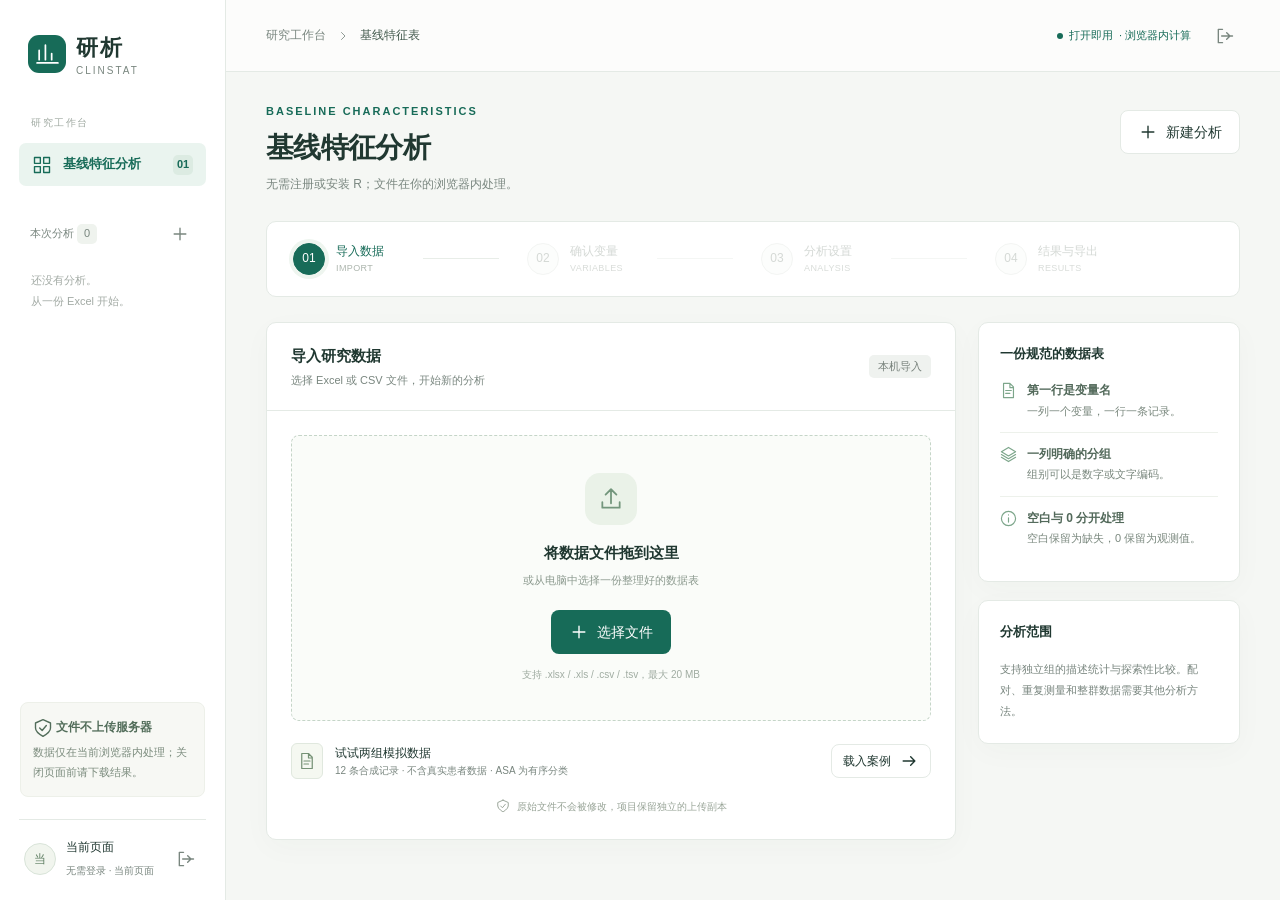
==== index.html @ a091e692 "Publish browser-only baseline statistics tool" ====
<!doctype html>
<html lang="zh-CN">
<head>
  <meta charset="utf-8">
  <meta name="viewport" content="width=device-width, initial-scale=1">
  <meta name="theme-color" content="#176b58">
  <title>研析 ClinStat · 基线统计 · 打开即用</title>
  <link rel="stylesheet" href="./style.css">
  <script src="./vendor/xlsx.js" defer></script>
  <script src="./vendor/docx.js" defer></script>
  <script src="./browser-api.js" defer></script>
  <script src="./app.js" defer></script>
</head>
<body>
  <div id="app"><div class="boot"><span class="spinner"></span><p>正在打开研究工作台…</p></div></div>
  <div id="toast" class="toast" role="status" aria-live="polite"></div>
  <dialog id="delete-dialog"><h2>删除这个项目？</h2><p>本次页面中的数据副本、分析记录和结果将被移除。你的原 Excel 文件不受影响。</p><div class="actions"><button class="btn secondary" id="cancel-delete">保留项目</button><button class="btn danger" id="confirm-delete">删除项目</button></div></dialog>
</body>
</html>
---- style.css ----
@charset "UTF-8";
:root{--green:#176b58;--green-dark:#114b3f;--green-soft:#eaf4ef;--ink:#203831;--muted:#79867f;--line:#e4eae5;--paper:#fff;--bg:#f5f7f4;--amber:#a36f20;--amber-bg:#fbf5e8;--red:#ac4545;--shadow:0 8px 30px #20383107}
*{box-sizing:border-box}body{margin:0;background:var(--bg);color:var(--ink);font-family:-apple-system,BlinkMacSystemFont,"PingFang SC","Microsoft YaHei",sans-serif;font-size:14px;line-height:1.6}button,input,select{font:inherit}button,a,input,select{outline-offset:4px}button{cursor:pointer}button:disabled{cursor:not-allowed;opacity:.45}a{color:var(--green);text-decoration:none}svg{width:20px;height:20px;flex-shrink:0;vertical-align:middle;fill:none;stroke:currentColor;stroke-width:1.65;stroke-linecap:round;stroke-linejoin:round}h1,h2,h3,p{margin:0}h1{font-size:28px;font-weight:650;letter-spacing:-.7px;line-height:1.4}h2{font-size:18px;font-weight:650}h3{font-size:15px;font-weight:600}.muted{color:var(--muted)}.tiny{font-size:12px}.eyebrow{color:var(--green);font-size:11px;font-weight:650;letter-spacing:2px;text-transform:uppercase}.mono{font-variant-numeric:tabular-nums}.boot{height:100vh;display:flex;flex-direction:column;align-items:center;justify-content:center;gap:20px}.spinner{display:inline-block;width:26px;height:26px;border:2px solid #d5e5dc;border-top-color:var(--green);border-radius:50%;animation:spin .8s linear infinite}@keyframes spin{to{transform:rotate(360deg)}}.btn{display:inline-flex;align-items:center;justify-content:center;gap:8px;border:1px solid transparent;border-radius:8px;padding:10px 17px;min-height:42px;background:var(--green);color:#fff;font-weight:550;white-space:nowrap;transition:background .16s,transform .16s}.btn:hover:not(:disabled){background:var(--green-dark)}.btn.secondary{background:#fff;color:var(--ink);border-color:var(--line)}.btn.secondary:hover:not(:disabled){background:#f3f7f2}.btn.ghost{background:transparent;color:var(--muted);padding:6px 10px;min-height:34px}.btn.ghost:hover:not(:disabled){color:var(--green);background:var(--green-soft)}.btn.small{padding:6px 11px;min-height:34px;font-size:12px}.btn.danger{background:var(--red)}.actions{display:flex;gap:10px;align-items:center}.spacer{flex:1}.pill{display:inline-flex;align-items:center;gap:6px;padding:3px 9px;border-radius:5px;background:var(--green-soft);color:var(--green);font-size:11px;font-weight:550;white-space:nowrap}.pill.gray{background:#eff2ef;color:#78827c}.pill.amber{background:var(--amber-bg);color:var(--amber)}.pill.red{background:#fbeeee;color:var(--red)}.dot{width:6px;height:6px;background:currentColor;border-radius:50%;display:inline-block}.badge{display:inline-flex;min-width:20px;height:20px;align-items:center;justify-content:center;font-size:11px;color:var(--muted);border-radius:5px;background:#eff3ee}.logo{display:flex;align-items:center;gap:10px}.logo-mark{width:38px;height:38px;background:var(--green);border-radius:11px;display:flex;align-items:center;justify-content:center;color:#fff}.logo-mark svg{width:25px;height:25px}.logo-name{font-size:22px;font-weight:700;letter-spacing:2px}.logo-sub{font-size:10px;letter-spacing:2px;color:var(--muted);line-height:1.2}.field{display:flex;flex-direction:column;gap:7px}.field label{font-size:13px;font-weight:550}.input,select{border:1px solid #dce4de;border-radius:7px;padding:10px 12px;color:var(--ink);background:#fff;min-height:42px;max-width:100%;transition:border-color .15s}.input:focus,select:focus{border-color:var(--green);outline:2px solid #176b5814}.input::placeholder{color:#a2aba4}.auth{min-height:100vh;display:grid;grid-template-columns:1.1fr 1fr;background:#fff}.auth-story{background:#eaf0e9;padding:48px 9%;display:flex;flex-direction:column;position:relative;overflow:hidden}.auth-story:after{content:"";position:absolute;right:-210px;bottom:-260px;width:680px;height:680px;border:1px solid #cbd8cb;border-radius:50%;pointer-events:none}.auth-story:before{content:"";position:absolute;right:-150px;bottom:-200px;width:560px;height:560px;border:1px solid #d1dbd1;border-radius:50%;pointer-events:none}.auth-story-content{margin:auto 0;position:relative;z-index:1;max-width:460px;padding:70px 0}.auth-story h1{font-size:40px;font-weight:600;line-height:1.5;letter-spacing:-1px;margin:18px 0}.auth-story p{font-size:15px;color:#65786c;line-height:1.9;max-width:370px}.auth-flow{margin-top:40px;display:grid;gap:17px}.auth-flow>div{display:flex;align-items:center;gap:13px;font-size:14px}.auth-flow span{width:27px;height:27px;border:1px solid #c8d9cb;border-radius:50%;display:inline-flex;align-items:center;justify-content:center;font-size:10px;font-family:monospace;color:#6e8b78}.story-footer{font-size:11px;color:#89978c;letter-spacing:.5px}.auth-form-area{display:flex;justify-content:center;align-items:center;padding:50px}.auth-panel{width:100%;max-width:355px}.auth-panel h2{font-size:25px;margin:8px 0}.auth-panel>.muted{margin-bottom:29px}.auth-tabs{display:flex;padding:4px;background:#f3f6f2;border-radius:8px;margin-bottom:25px}.auth-tabs button{border:0;background:transparent;flex:1;padding:8px;border-radius:6px;color:var(--muted)}.auth-tabs button.active{background:#fff;color:var(--green);box-shadow:0 1px 5px #2038310c;font-weight:600}.auth-panel form{display:grid;gap:18px}.auth-panel form>.btn{margin-top:4px}.auth-note{margin-top:24px;font-size:12px;color:var(--muted);line-height:1.8;display:flex;gap:7px}.auth-note svg{width:16px;height:16px;margin-top:3px}.form-error{font-size:12px;color:var(--red);min-height:0}.shell{display:flex;min-height:100vh}.sidebar{width:226px;position:fixed;inset:0 auto 0 0;background:#fff;border-right:1px solid var(--line);display:flex;flex-direction:column;padding:30px 19px 20px;z-index:10}.sidebar>.logo{padding-left:9px}.side-section-label{font-size:10px;letter-spacing:1.5px;color:#a0aaa2;margin:38px 12px 12px}.nav-main{display:flex;align-items:center;gap:11px;background:var(--green-soft);border:0;border-radius:7px;color:var(--green);padding:11px 13px;font-size:13px;font-weight:600;width:100%}.nav-main>.badge{margin-left:auto;background:#dcebe2;color:var(--green)}.projects-heading{display:flex;align-items:center;justify-content:space-between;margin-top:33px;margin-bottom:9px;padding:0 11px;font-size:11px;color:var(--muted)}.icon-btn{border:0;background:transparent;color:var(--muted);padding:5px;border-radius:5px;display:inline-flex;align-items:center;justify-content:center}.icon-btn:hover{color:var(--green);background:var(--green-soft)}.project-list{overflow-y:auto;flex:1;min-height:70px}.project-link{display:flex;align-items:center;gap:8px;width:100%;text-align:left;border:0;background:transparent;color:#7e8b81;padding:10px 11px;border-radius:6px;font-size:12px;margin-bottom:3px}.project-link span{overflow:hidden;text-overflow:ellipsis;white-space:nowrap}.project-link svg{width:15px;height:15px;color:#acb7ae}.project-link.active{color:var(--green);background:#f1f7f2}.side-empty{font-size:11px;color:#a2aaa4;margin:12px;line-height:1.9}.side-guide{background:#f7f8f4;border:1px solid #edf0e9;padding:14px 12px;border-radius:8px;margin:22px 1px;color:#7c8c7e;font-size:11px;line-height:1.8}.side-guide strong{display:block;color:#526d5a;font-size:12px;margin-bottom:4px}.user-box{border-top:1px solid var(--line);padding:18px 5px 0;display:flex;gap:10px;align-items:center}.avatar{width:32px;height:32px;flex-shrink:0;border:1px solid #d9e4d9;background:#f1f5ee;border-radius:50%;color:#5d7d61;display:flex;align-items:center;justify-content:center;font-size:12px}.user-text{overflow:hidden;flex:1}.user-text strong{display:block;font-size:12px;font-weight:550;white-space:nowrap;text-overflow:ellipsis;overflow:hidden}.user-text small{font-size:10px;color:var(--muted)}.main{margin-left:226px;width:calc(100% - 226px);min-width:0}.topbar{height:72px;padding:0 40px;display:flex;align-items:center;justify-content:space-between;border-bottom:1px solid var(--line);background:#ffffffb3}.crumb{font-size:12px;color:var(--muted);display:flex;align-items:center;gap:11px}.crumb strong{color:#40584b;font-weight:500}.crumb svg{width:12px;height:12px}.topbar .pill{background:transparent;font-size:11px;font-weight:400}.content{padding:31px 40px 60px;max-width:1550px;margin:0 auto}.page-heading{display:flex;align-items:flex-start;justify-content:space-between;margin-bottom:27px;gap:20px}.page-heading p{color:var(--muted);margin-top:8px;font-size:12px}.page-heading .eyebrow{margin-bottom:7px}.page-heading .actions{margin-top:7px}.steps{display:grid;grid-template-columns:repeat(4,1fr);padding:20px 26px;background:#fff;border:1px solid var(--line);border-radius:10px;margin-bottom:25px;gap:16px}.step{display:flex;align-items:center;gap:11px;position:relative;background:none;border:0;padding:0;color:#a2aca4;text-align:left}.step:not(:last-child):after{content:"";height:1px;background:#e8ede8;position:absolute;left:130px;right:12px;top:16px}.step-num{height:32px;width:32px;border:1px solid #e5eae5;border-radius:50%;display:flex;align-items:center;justify-content:center;font-size:12px;flex-shrink:0;background:#fafbf9}.step-label{font-size:12px;font-weight:500}.step-label small{display:block;font-size:9px;letter-spacing:.4px;font-weight:400;color:#acb5ad}.step.active{color:var(--green)}.step.active .step-num{background:var(--green);border-color:var(--green);color:#fff;box-shadow:0 0 0 4px #eef5ef}.step.done{color:#548568}.step.done .step-num{background:var(--green-soft);border-color:var(--green-soft)}.step.done .step-num svg{width:15px;height:15px}.card{background:#fff;border:1px solid var(--line);border-radius:10px;box-shadow:var(--shadow);min-width:0}.card-header{padding:21px 24px;border-bottom:1px solid var(--line);display:flex;align-items:center;justify-content:space-between;gap:14px}.card-header h2{font-size:15px}.card-header p{font-size:11px;color:var(--muted);margin-top:4px}.card-body{padding:24px}.grid-main{display:grid;grid-template-columns:minmax(0,1fr) 262px;gap:22px;align-items:start}.aside-stack{display:grid;gap:18px}.aside-card{padding:21px}.aside-card h3{font-size:13px;margin-bottom:17px}.aside-card p{font-size:11px;color:var(--muted);line-height:1.9}.aside-card .rule{display:flex;gap:10px;font-size:11px;color:#7a887e;padding:12px 0;border-top:1px solid #edf1eb}.aside-card .rule:first-of-type{border:0;padding-top:0}.rule svg{width:17px;height:17px;color:#7da68b;margin-top:1px}.rule strong{display:block;color:#52695a;font-size:12px;margin-bottom:2px}.upload-zone{border:1.5px dashed #c5d5c8;border-radius:8px;background:#fafcf9;min-height:270px;padding:37px 25px;text-align:center;display:flex;align-items:center;justify-content:center;flex-direction:column;transition:background .15s,border-color .15s}.upload-zone.drag{background:#e9f4eb;border-color:var(--green)}.upload-icon{height:52px;width:52px;border-radius:15px;background:#eaf2e8;display:flex;align-items:center;justify-content:center;color:#73967c;margin-bottom:16px}.upload-icon svg{height:26px;width:26px}.upload-zone h3{font-size:15px;margin-bottom:7px}.upload-zone p{font-size:11px;color:#8c9a8f;margin-bottom:20px}.upload-zone .tiny{margin:13px 0 0;font-size:10px;color:#a0aca2}.sample-row{display:flex;align-items:center;gap:12px;padding:17px 0 0;margin-top:5px}.sample-row .file-mini{width:32px;height:36px;border:1px solid #e0e8de;background:#f5f8f1;border-radius:6px;display:flex;align-items:center;justify-content:center;color:#769276}.sample-row .file-mini svg{width:18px;height:18px}.sample-row p{font-size:12px}.sample-row small{font-size:10px;color:var(--muted);display:block}.sample-row .btn{margin-left:auto}.bottom-note{display:flex;gap:7px;justify-content:center;color:#98a497;font-size:10px;margin-top:20px}.bottom-note svg{width:14px;height:14px}.stats-grid{display:grid;grid-template-columns:repeat(4,1fr);gap:15px;margin-bottom:21px}.stat-card{padding:17px 21px;background:#fff;border:1px solid var(--line);border-radius:9px}.stat-title{font-size:11px;color:var(--muted);display:flex;align-items:center;gap:7px}.stat-title svg{width:14px;height:14px;color:#a0b0a1}.stat-value{font-size:29px;font-weight:600;line-height:1.3;margin-top:9px;font-variant-numeric:tabular-nums;letter-spacing:-.7px}.stat-value small{font-size:11px;color:var(--muted);font-weight:400;letter-spacing:0;margin-left:5px}.stat-foot{font-size:10px;color:#8e9e91;margin-top:5px}.data-controls{display:flex;gap:20px;margin-bottom:22px}.data-controls>.field{flex:1}.section-line{height:1px;background:var(--line);margin:22px 0}.groups-row{display:flex;gap:9px;flex-wrap:wrap;margin-bottom:22px}.group-chip{padding:8px 13px;border:1px solid #e4ebe2;border-radius:6px;background:#fafbf8;font-size:11px;color:#7b8a7c}.group-chip strong{font-weight:600;color:#375e43;margin-left:12px}.table-wrap{overflow:auto}.table{border-collapse:collapse;width:100%;font-size:11px;white-space:nowrap}.table th{font-size:10px;text-align:left;color:#7c8b7f;background:#f7f9f5;padding:12px 14px;font-weight:500;border-bottom:1px solid var(--line)}.table td{padding:12px 14px;border-bottom:1px solid #eef1eb;vertical-align:middle}.table tbody tr:last-child td{border-bottom:0}.table tr:hover td{background:#fbfcfa}.table td.num,.table th.num{text-align:right;font-variant-numeric:tabular-nums}.table .var-name{max-width:235px;overflow:hidden;text-overflow:ellipsis;font-weight:500;color:#46604e}.preview-table{min-width:640px}.preview-table td{color:#78877a}.notice{display:flex;gap:10px;padding:12px 14px;border-radius:7px;background:var(--amber-bg);color:#96743e;font-size:11px;line-height:1.8}.notice svg{width:16px;height:16px;flex-shrink:0;margin-top:2px}.notice.green{background:var(--green-soft);color:#5a7b63}.issues{display:grid;gap:10px}.issue{font-size:11px;color:#8d7b58;display:flex;align-items:flex-start;gap:8px;line-height:1.8}.issue svg{width:14px;height:14px;margin-top:2px;flex-shrink:0}.footer-actions{display:flex;align-items:center;justify-content:space-between;gap:15px;margin-top:23px}.save-note{font-size:10px;color:#96a194;display:flex;gap:6px;align-items:center}.save-note svg{width:13px;height:13px}.type-chips{display:flex;gap:8px;flex-wrap:wrap}.chip{border:1px solid #e3e9e0;background:#fff;padding:4px 10px;border-radius:5px;font-size:10px;color:var(--muted);cursor:pointer}.chip.active{border-color:#c6ddcb;background:var(--green-soft);color:var(--green)}.config-toolbar{padding:15px 21px;display:flex;align-items:center;justify-content:space-between;gap:10px}.search{position:relative;max-width:225px}.search svg{position:absolute;left:10px;top:10px;width:14px;height:14px;color:#a0aaa1}.search .input{padding:6px 10px 6px 31px;min-height:33px;font-size:11px;width:100%}.config-table{min-width:850px}.config-table select,.config-table .input{padding:5px 7px;min-height:30px;font-size:11px;border-color:#e4eae2;border-radius:5px;width:100%}.config-table td{padding:9px 13px}.config-table .var-name{max-width:205px}.config-table .levels{width:110px}.config-table .type-select{width:105px}.config-table .method-select{width:155px}.config-table .summary-select{width:112px}input[type=checkbox],input[type=radio]{accent-color:var(--green);cursor:pointer;width:14px;height:14px;flex-shrink:0}label.checkbox{display:flex;align-items:flex-start;gap:9px;font-size:12px;color:#677e6c;cursor:pointer;line-height:1.8}.checkbox input{margin-top:4px}.confirm-strip{padding:17px 22px;border-top:1px solid var(--line);background:#fbfcf8;border-radius:0 0 10px 10px}.form-section{margin-bottom:26px}.form-section h3{font-size:13px;margin-bottom:12px}.choice-grid{display:grid;grid-template-columns:1fr 1fr;gap:13px}.choice{border:1px solid var(--line);border-radius:8px;padding:17px;display:flex;align-items:flex-start;gap:9px;cursor:pointer;line-height:1.8}.choice:has(input:checked){background:#f2f8f0;border-color:#a9c6af}.choice strong{display:block;font-size:12px;font-weight:600}.choice p{font-size:11px;color:var(--muted);margin-top:4px}.choice input{margin-top:4px}.settings-row{display:flex;gap:14px;align-items:center;justify-content:space-between;border-bottom:1px solid #eef1ea;padding:17px 0}.settings-row:last-child{border-bottom:0}.settings-row p{font-size:11px;color:var(--muted);margin-top:4px}.settings-row strong{font-size:12px;font-weight:500}.settings-row select{font-size:11px;min-height:34px;padding:6px 10px;min-width:180px}.settings-card .card-body{padding:24px}.settings-card .notice{margin-top:20px}.checklist{display:grid;gap:14px;font-size:11px;color:#728575}.checklist>div{display:flex;gap:8px;align-items:center}.checklist svg{width:14px;height:14px;color:#86a78b}.summary-line{display:flex;justify-content:space-between;font-size:11px;color:var(--muted);padding:9px 0;border-bottom:1px solid #edf1eb}.summary-line strong{font-weight:500;color:#4c6953}.busy-view{min-height:360px;display:flex;flex-direction:column;align-items:center;justify-content:center;text-align:center;padding:40px}.busy-view .spinner{width:40px;height:40px;border-width:3px;margin-bottom:25px}.busy-view p{color:var(--muted);font-size:12px;margin-top:10px;max-width:420px}.busy-checks{display:flex;gap:23px;margin-top:29px;color:#85a08b;font-size:11px}.busy-checks svg{width:13px;height:13px}.results-banner{border:1px solid #d6e5d7;background:#f0f7ee;border-radius:9px;padding:19px 22px;display:flex;align-items:center;gap:15px;margin-bottom:22px}.results-banner.amber{background:#fbf7ed;border-color:#eee4c8}.results-banner>.result-icon{width:37px;height:37px;background:#e0eddd;border-radius:50%;display:flex;align-items:center;justify-content:center;color:#6a946e}.results-banner.amber>.result-icon{background:#f2e9cf;color:#a08349}.results-banner h3{font-size:13px}.results-banner p{font-size:11px;color:#7c8d7a;margin-top:4px}.results-banner .actions{margin-left:auto}.results-banner .btn svg{width:16px;height:16px}.tabs{display:flex;gap:25px;padding:0 23px;border-bottom:1px solid var(--line);overflow:auto}.tab{padding:17px 0 14px;border:0;border-bottom:2px solid transparent;background:none;color:#95a08f;font-size:12px;white-space:nowrap}.tab.active{border-color:var(--green);color:var(--green);font-weight:600}.tab .badge{margin-left:6px;height:17px;min-width:17px;font-size:9px}.result-table{min-width:850px}.result-table td{padding:11px 14px}.result-table .subrow td{color:#96a18e;font-size:10px}.result-table tr.variable-start td{border-top:1px solid #e4eade}.result-table tr.variable-start:first-child td{border-top:0}.result-table .var-name{font-size:11px;max-width:200px;white-space:normal;min-width:150px}.result-table .level-name{color:#7d8d79;font-size:10px}.methods-table{min-width:900px}.methods-table td{white-space:normal;max-width:340px}.method-detail{font-size:10px;color:var(--muted);margin-top:5px;line-height:1.6}.table-note{border-top:1px solid var(--line);padding:15px 23px;font-size:10px;color:#94a18e;line-height:1.9}.empty-tab{padding:45px;text-align:center;color:var(--muted);font-size:12px}.history-note{margin-top:20px;font-size:10px;color:#9aa495}.toast{position:fixed;bottom:28px;left:50%;transform:translate(-50%,20px);background:#234b3d;color:#fff;box-shadow:0 8px 30px #19382b20;border-radius:8px;padding:12px 21px;font-size:12px;z-index:100;opacity:0;pointer-events:none;transition:.2s;max-width:90vw}.toast.visible{opacity:1;transform:translate(-50%,0)}.toast.error{background:#934b46}.hidden{display:none!important}dialog{border:1px solid var(--line);border-radius:13px;padding:28px;max-width:430px;color:var(--ink);box-shadow:0 15px 80px #20383130}dialog::backdrop{background:#213b3155}dialog h2{margin-bottom:12px}dialog p{font-size:13px;color:var(--muted);line-height:1.9}dialog .actions{justify-content:flex-end;margin-top:25px}.mobile-brand{display:none}.toolbar-label{font-size:11px;color:var(--muted)}.table-wrap::-webkit-scrollbar{height:6px;width:6px}.table-wrap::-webkit-scrollbar-thumb{background:#d3ddd0;border-radius:5px}.table-wrap::-webkit-scrollbar-track{background:#f4f7f1}.input-error{border-color:var(--red)!important}.error-card{padding:22px;border:1px solid #edd4d1;border-radius:9px;background:#fff7f5;color:#9a5d54;margin-bottom:20px}.error-card h3{margin-bottom:8px}.error-card p{font-size:12px;white-space:pre-wrap;overflow-wrap:anywhere}.header-file{font-size:10px;color:#8c9c8c;margin-top:5px;max-width:600px;overflow:hidden;text-overflow:ellipsis;white-space:nowrap}.result-title{font-size:14px;color:#47644d}.skeleton-line{height:12px;background:#eff3eb;border-radius:4px;width:130px}.project-link:disabled{opacity:.5}.r-offline{margin-bottom:20px}.feedback-note{font-size:11px;color:var(--muted);margin-top:12px}
@media(min-width:1500px){.content{padding-top:39px}.grid-main{grid-template-columns:minmax(0,1fr) 280px}.config-table .var-name{max-width:260px}}
@media(max-width:1150px){.sidebar{width:198px;padding-left:13px;padding-right:13px}.main{margin-left:198px;width:calc(100% - 198px)}.content{padding:26px 25px 45px}.topbar{padding:0 25px}.grid-main{grid-template-columns:minmax(0,1fr) 225px;gap:17px}.steps{padding:19px 20px}.step:not(:last-child):after{display:none}.stat-card{padding:16px}.config-toolbar{flex-wrap:wrap}.auth-story{padding:40px 10%}.auth-story h1{font-size:34px}}
@media(max-width:950px){.grid-main{grid-template-columns:1fr}.aside-stack{grid-template-columns:1fr 1fr}.aside-card{padding:17px}.stats-grid{gap:10px}.stat-card{padding:13px}.stat-title{font-size:10px}.stat-value{font-size:25px}.results-banner{flex-wrap:wrap}.results-banner .actions{margin-left:0}.auth{grid-template-columns:1fr 1fr}.auth-story h1{font-size:29px}.auth-form-area{padding:35px}}
@media(max-width:700px){.sidebar{display:none}.main{margin-left:0;width:100%}.topbar{height:60px;padding:0 18px}.mobile-brand{display:flex;margin-right:10px}.mobile-brand .logo-mark{width:26px;height:26px;border-radius:7px}.mobile-brand svg{width:17px;height:17px}.topbar .crumb{gap:7px;font-size:11px}.topbar .pill{font-size:10px;padding-right:0}.topbar .pill .local-label{display:none}.content{padding:24px 16px 40px}.page-heading{margin-bottom:21px;gap:10px}h1{font-size:23px}.page-heading .eyebrow{font-size:9px}.page-heading p{font-size:11px;max-width:230px}.page-heading .btn{font-size:11px;padding:7px 10px;min-height:35px}.page-heading .actions{gap:2px}.steps{padding:16px 12px;gap:8px;margin-bottom:17px}.step{flex-direction:column;gap:7px;align-items:center;text-align:center}.step-num{width:27px;height:27px;font-size:11px}.step-label{font-size:10px}.step-label small{font-size:8px}.card-header{padding:17px}.card-body{padding:17px}.aside-stack{grid-template-columns:1fr}.stats-grid{grid-template-columns:repeat(2,1fr);gap:10px}.stat-card{padding:14px 16px}.stat-value{font-size:26px}.stat-foot{font-size:9px}.data-controls{gap:12px}.data-controls>.field{min-width:0}.data-controls select{font-size:12px}.footer-actions{flex-wrap:wrap}.save-note{font-size:9px}.choice-grid{grid-template-columns:1fr}.settings-card .card-body{padding:18px}.settings-row{flex-wrap:wrap}.settings-row select{width:100%}.results-banner{padding:16px;gap:10px}.results-banner .actions{width:100%;margin-top:8px}.results-banner .btn{flex:1;font-size:11px}.tabs{gap:20px;padding:0 17px}.tab{font-size:11px}.config-toolbar{padding:13px 16px}.search{max-width:100%;width:100%}.type-chips{gap:5px}.chip{padding:4px 8px;font-size:9px}.confirm-strip{padding:14px 17px}.checkbox{font-size:11px!important}.auth{display:block}.auth-story{padding:25px 25px 28px}.auth-story-content{padding:25px 0 0}.auth-story h1{font-size:27px;margin:10px 0}.auth-story p{font-size:12px;max-width:100%}.auth-flow,.story-footer{display:none}.auth-story .logo-mark{width:31px;height:31px}.auth-story .logo-name{font-size:19px}.auth-form-area{padding:27px 25px 45px}.auth-panel{max-width:420px}.auth-panel h2{font-size:22px}.auth-panel>.muted{font-size:12px;margin-bottom:20px}.upload-zone{min-height:230px;padding:25px 15px}.sample-row p{font-size:11px}.sample-row .btn{font-size:10px;padding:6px 8px}.sample-row small{font-size:9px}.notice{font-size:10px}.busy-checks{gap:10px;font-size:9px}.busy-view{padding:35px 20px}.user-box{display:none}.mobile-actions{display:flex}.header-file{max-width:230px}}
@media(prefers-reduced-motion:reduce){*{animation-duration:.01ms!important;transition:none!important}}
.mobile-project-bar{display:none}.card:has(.result-table)>.table-wrap,.card:has(.methods-table)>.table-wrap{max-height:650px}.result-table thead,.methods-table thead{position:sticky;top:0;z-index:2}.result-table th,.methods-table th{box-shadow:0 1px 0 var(--line)}
.ordinal-editor{min-width:150px;max-width:210px}.config-table .ordinal-editor .levels{width:100%}.levels-observed{font-size:10px;color:#7c8b7f;white-space:normal;overflow-wrap:anywhere;margin-top:5px}.levels-fill{background:none;border:0;padding:2px 0;color:var(--green);font-size:10px;text-decoration:underline;text-underline-offset:3px}.levels-feedback{font-size:10px;color:#839680;white-space:normal;line-height:1.6;overflow-wrap:anywhere;max-width:210px}.levels-feedback.error{color:var(--red)}
@media(max-width:700px){.mobile-project-bar{display:flex;align-items:center;gap:12px;margin-bottom:22px}.mobile-project-bar label{font-size:11px;color:var(--muted);white-space:nowrap}.mobile-project-bar select{flex:1;min-width:0;font-size:11px;min-height:34px;padding:6px 9px}.card:has(.result-table)>.table-wrap,.card:has(.methods-table)>.table-wrap{max-height:550px}}
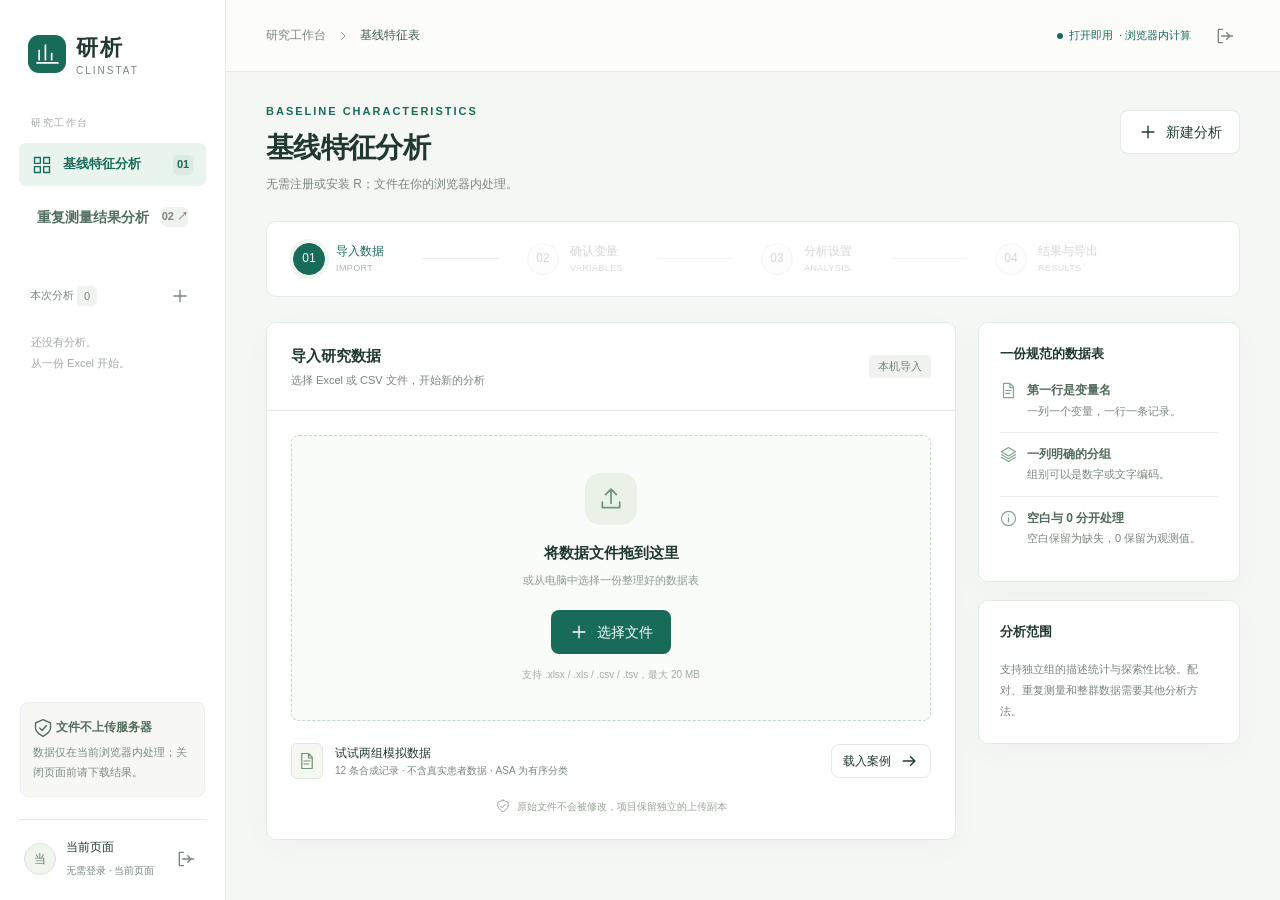
==== commit 2006a6e0: "Add browser-only repeated-measures outcome analysis" ====
--- a/index.html
+++ b/index.html
@@ -5,11 +5,11 @@
   <meta name="viewport" content="width=device-width, initial-scale=1">
   <meta name="theme-color" content="#176b58">
   <title>研析 ClinStat · 基线统计 · 打开即用</title>
-  <link rel="stylesheet" href="./style.css">
+  <link rel="stylesheet" href="./style.css?v=20261018-rm3">
   <script src="./vendor/xlsx.js" defer></script>
   <script src="./vendor/docx.js" defer></script>
   <script src="./browser-api.js" defer></script>
-  <script src="./app.js" defer></script>
+  <script src="./app.js?v=20261018-rm3" defer></script>
 </head>
 <body>
   <div id="app"><div class="boot"><span class="spinner"></span><p>正在打开研究工作台…</p></div></div>
--- a/style.css
+++ b/style.css
@@ -9,3 +9,6 @@
 .mobile-project-bar{display:none}.card:has(.result-table)>.table-wrap,.card:has(.methods-table)>.table-wrap{max-height:650px}.result-table thead,.methods-table thead{position:sticky;top:0;z-index:2}.result-table th,.methods-table th{box-shadow:0 1px 0 var(--line)}
 .ordinal-editor{min-width:150px;max-width:210px}.config-table .ordinal-editor .levels{width:100%}.levels-observed{font-size:10px;color:#7c8b7f;white-space:normal;overflow-wrap:anywhere;margin-top:5px}.levels-fill{background:none;border:0;padding:2px 0;color:var(--green);font-size:10px;text-decoration:underline;text-underline-offset:3px}.levels-feedback{font-size:10px;color:#839680;white-space:normal;line-height:1.6;overflow-wrap:anywhere;max-width:210px}.levels-feedback.error{color:var(--red)}
 @media(max-width:700px){.mobile-project-bar{display:flex;align-items:center;gap:12px;margin-bottom:22px}.mobile-project-bar label{font-size:11px;color:var(--muted);white-space:nowrap}.mobile-project-bar select{flex:1;min-width:0;font-size:11px;min-height:34px;padding:6px 9px}.card:has(.result-table)>.table-wrap,.card:has(.methods-table)>.table-wrap{max-height:550px}}
+
+/* Workbench module navigation. Opens in a new tab to preserve page-only data. */
+.nav-secondary{display:flex;align-items:center;gap:10px;padding:14px 18px;margin:6px 0;border-radius:12px;text-decoration:none;color:#506e60;font-size:14px;font-weight:600}.nav-secondary:hover{background:#edf4f0}.nav-secondary .badge{margin-left:auto}.module-shortcut{display:none!important}@media(max-width:900px){.module-shortcut{display:inline-flex!important;margin:0 0 20px}}
